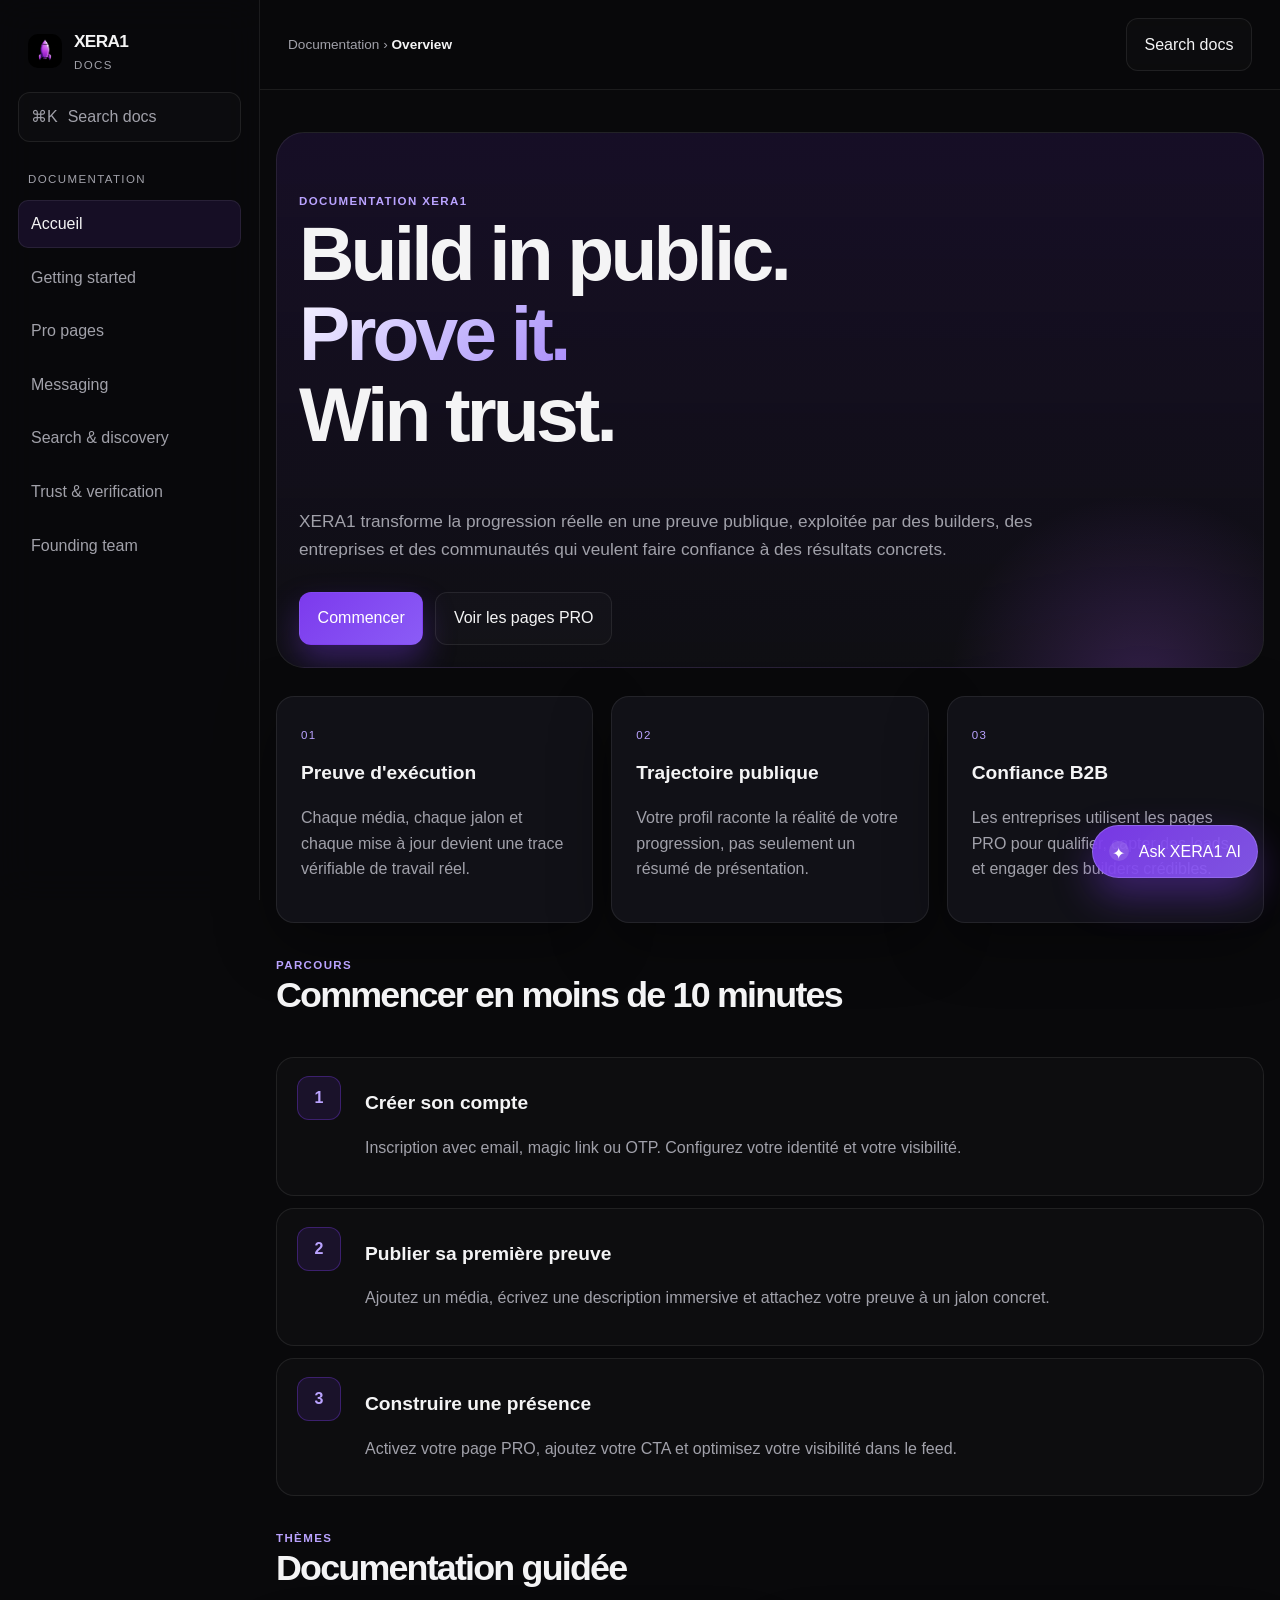
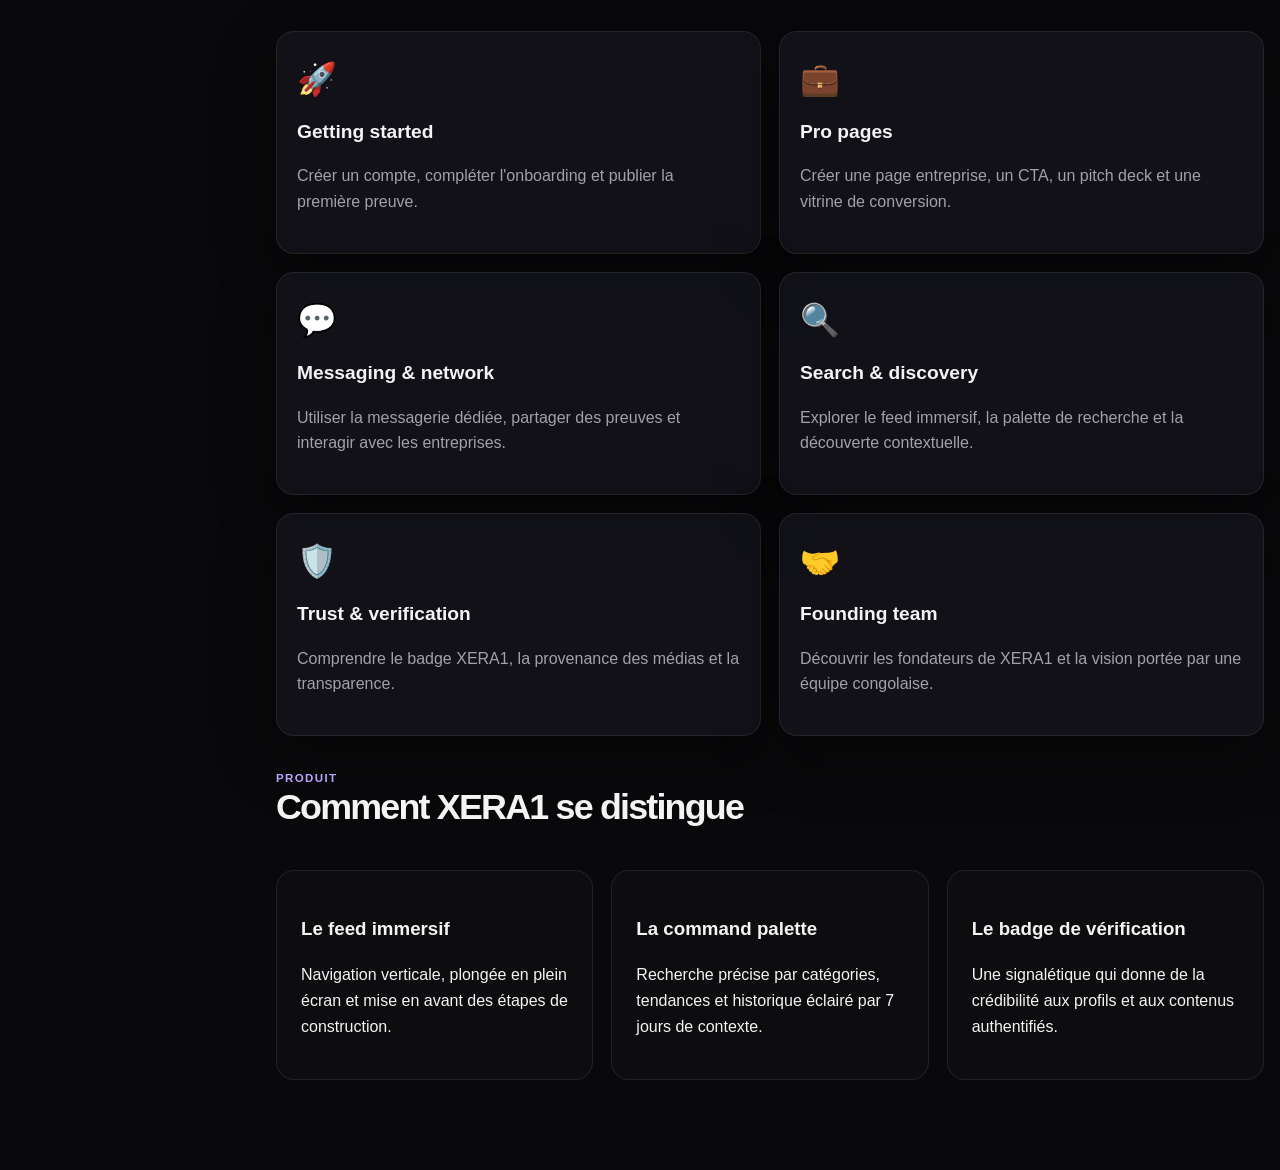
==== index.html @ 36ea4125 "reforme complete de la documentation" ====
<!doctype html>
<html lang="fr">
<head>
  <meta charset="utf-8">
  <meta name="viewport" content="width=device-width, initial-scale=1">
  <meta http-equiv="refresh" content="0; url=docs.html">
  <title>Xera 1 | Documentation</title>
</head>
<body>
  <p>Ouverture de la <a href="docs.html">documentation Xera 1</a>...</p>
</body>
</html>
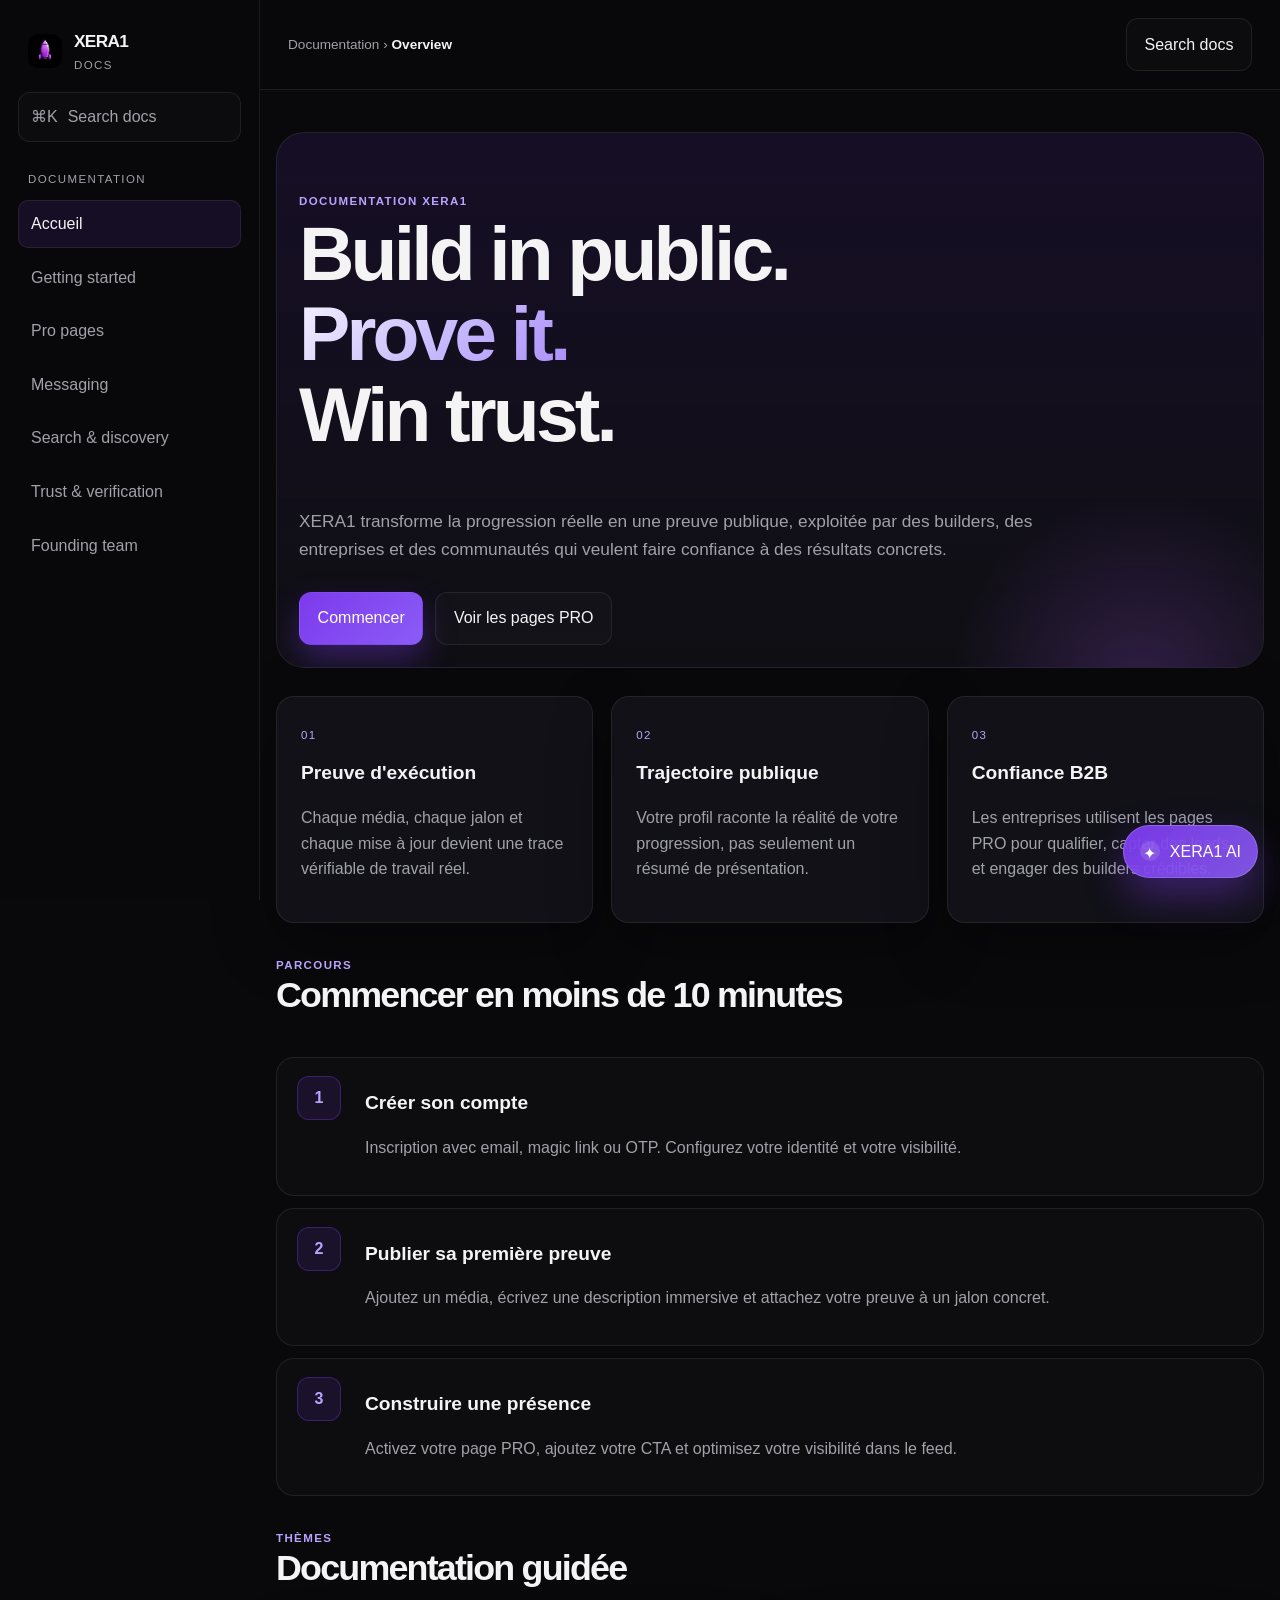
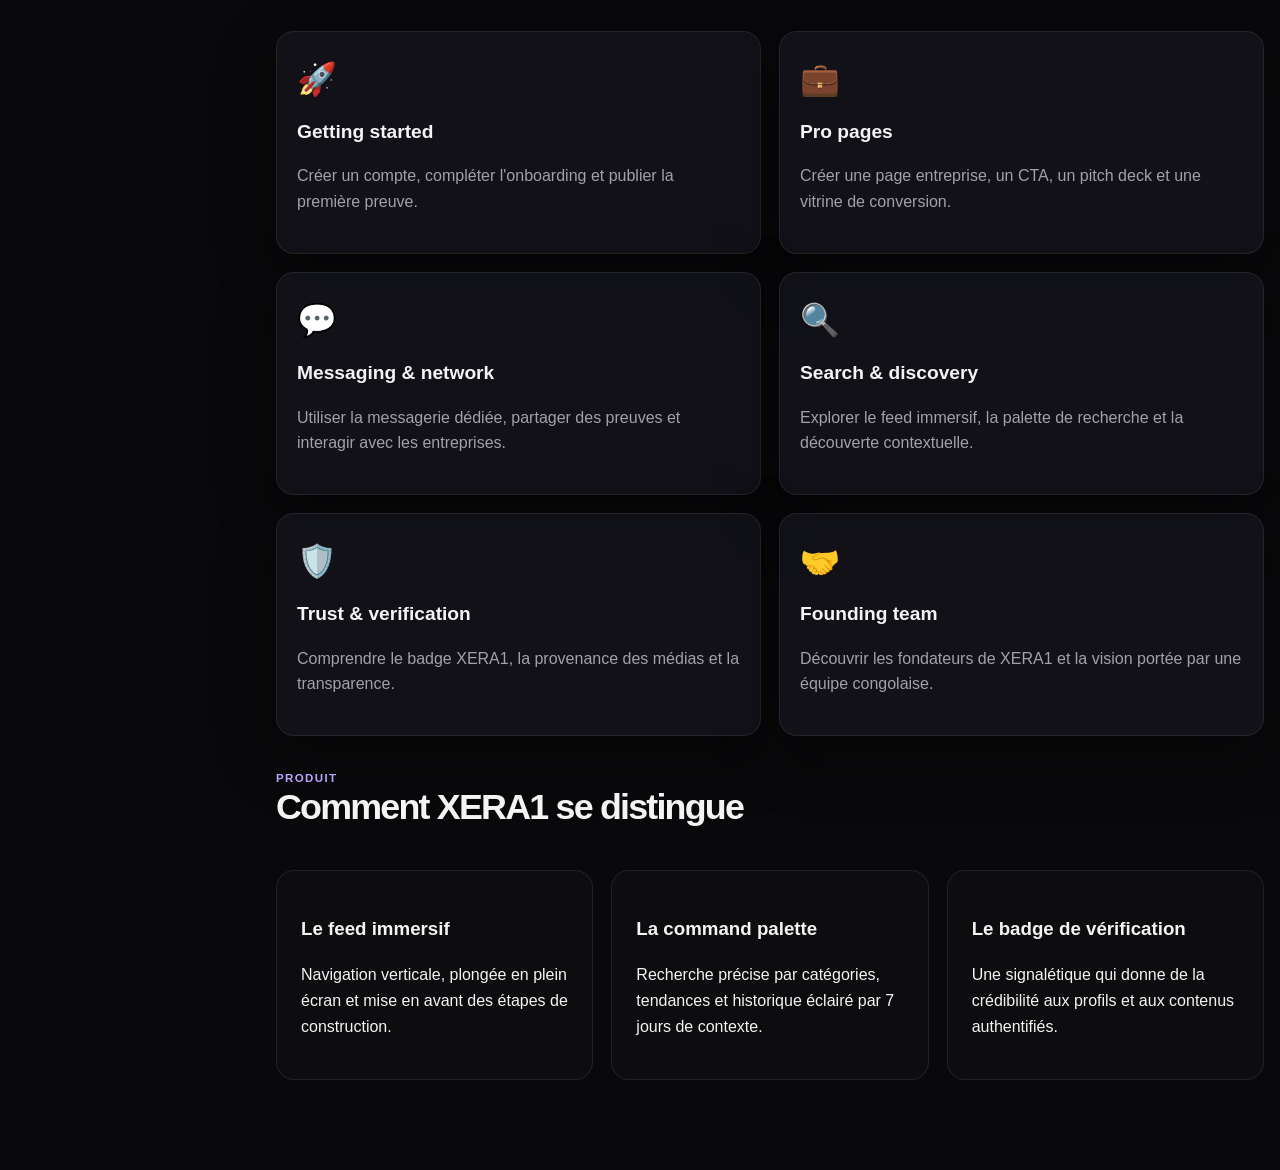
==== commit 1c6d2e72: "indexation à google" ====
--- a/index.html
+++ b/index.html
@@ -3,6 +3,8 @@
 <head>
   <meta charset="utf-8">
   <meta name="viewport" content="width=device-width, initial-scale=1">
+  <meta name="description" content="Documentation XERA1 sur le Proof of Building, les pages PRO et la progression publique.">
+  <link rel="canonical" href="https://docs.xera1.xyz/">
   <meta http-equiv="refresh" content="0; url=docs.html">
   <title>Xera 1 | Documentation</title>
 </head>
